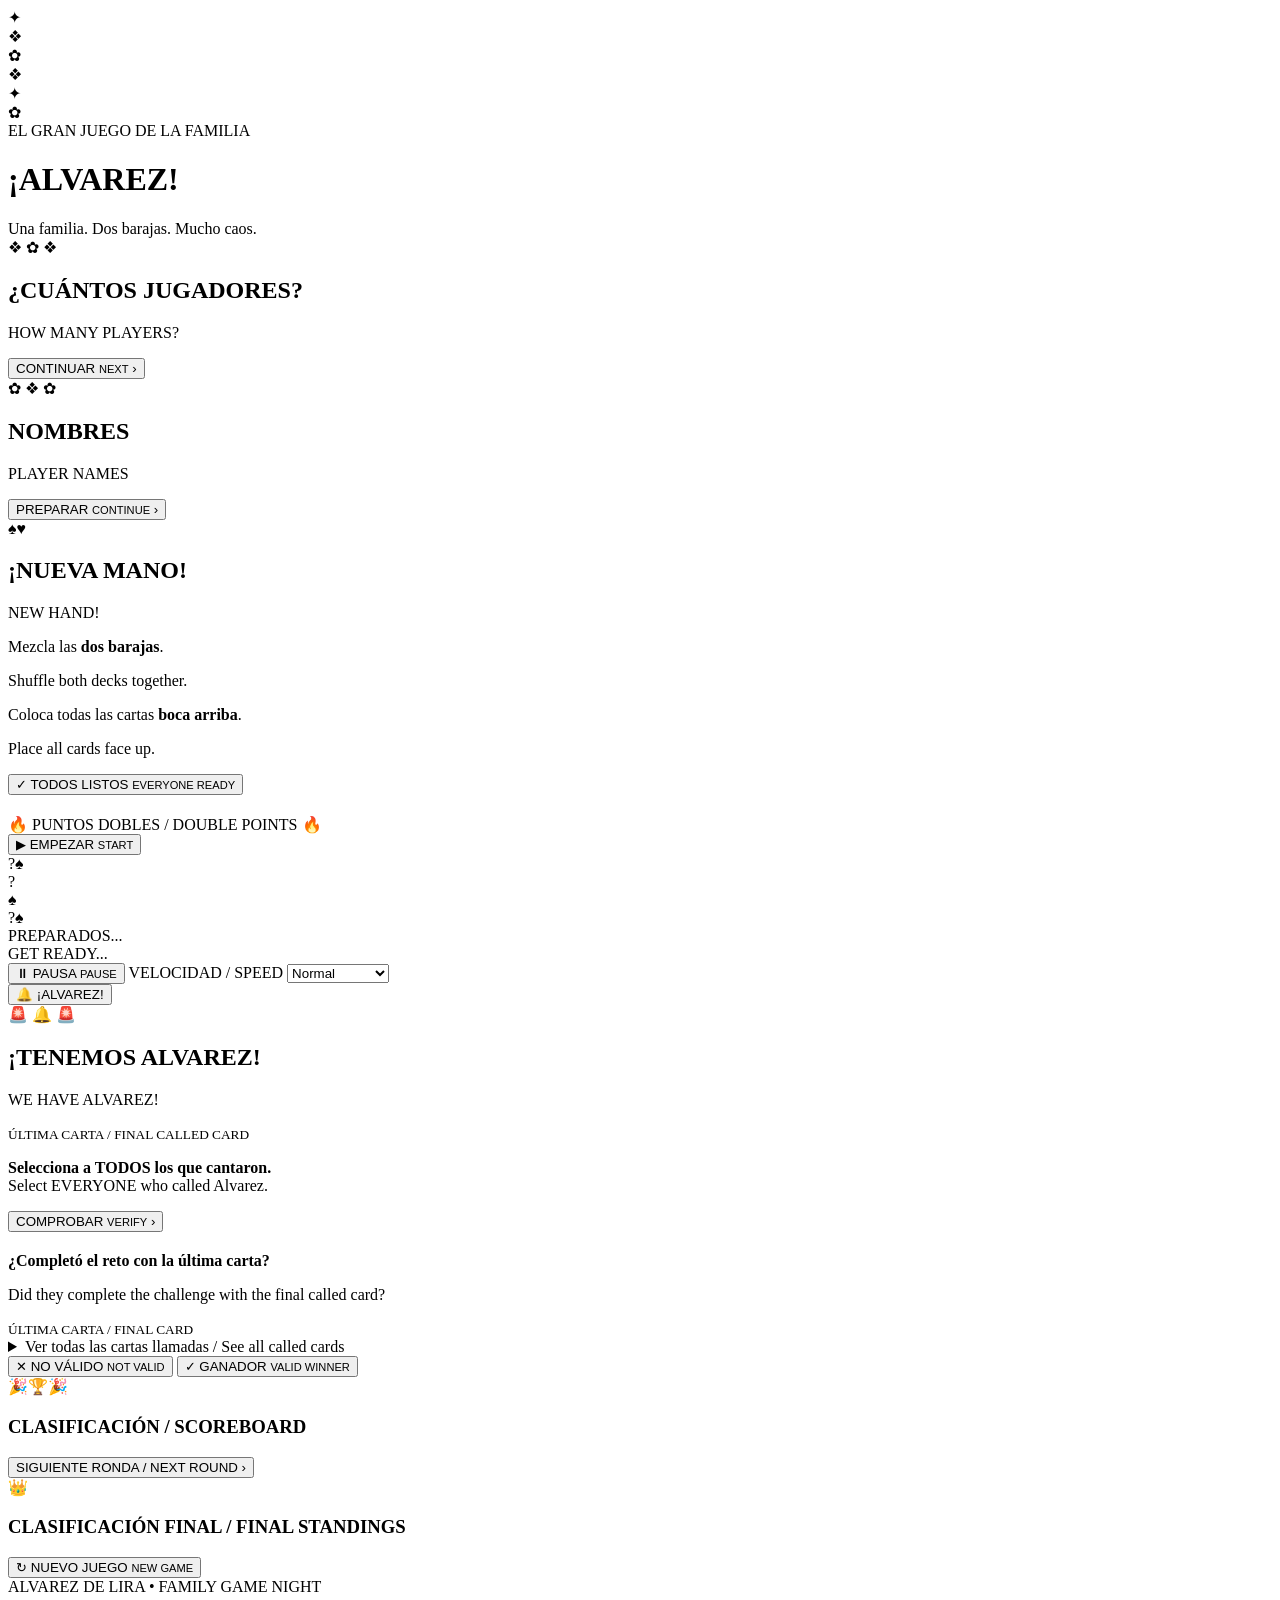
==== index.html @ 384938e2 "Import index.html from existing game" ====
<!doctype html>
<html lang="es">
<head>
  <meta charset="utf-8">
  <meta name="viewport" content="width=device-width,initial-scale=1,viewport-fit=cover">
  <meta name="theme-color" content="#102f2b">
  <title>¡ALVAREZ! El Gran Juego de la Familia</title>
  <link rel="stylesheet" href="styles.css">
</head>
<body>
  <div id="app" class="app round-theme-0">
    <div class="courtyard" aria-hidden="true">
      <div class="moon"></div>
      <div class="stars"></div>
      <div class="light-string lights-one"></div>
      <div class="light-string lights-two"></div>
      <div class="papel papel-a">✦</div><div class="papel papel-b">❖</div><div class="papel papel-c">✿</div>
      <div class="papel papel-d">❖</div><div class="papel papel-e">✦</div><div class="papel papel-f">✿</div>
    </div>

    <header class="brand">
      <div class="wood-sign">
        <span class="brand-small">EL GRAN JUEGO DE LA FAMILIA</span>
        <h1>¡ALVAREZ!</h1>
        <span class="brand-tagline">Una familia. Dos barajas. Mucho caos.</span>
      </div>
    </header>

    <main>
      <section id="s-setup" class="screen">
        <div class="panel papel-panel">
          <div class="ornament">❖ ✿ ❖</div>
          <h2>¿CUÁNTOS JUGADORES?</h2>
          <p class="english">HOW MANY PLAYERS?</p>
          <div id="counts" class="player-counts"></div>
          <div id="dealInfo" class="notice"></div>
          <button id="setupNext" class="btn btn-primary">CONTINUAR <small>NEXT</small> ›</button>
        </div>
      </section>

      <section id="s-names" class="screen hidden">
        <div class="panel papel-panel">
          <div class="ornament">✿ ❖ ✿</div>
          <h2>NOMBRES</h2><p class="english">PLAYER NAMES</p>
          <div id="nameFields" class="name-grid"></div>
          <p id="nameErr" class="error" role="alert"></p>
          <button id="namesNext" class="btn btn-primary">PREPARAR <small>CONTINUE</small> ›</button>
        </div>
      </section>

      <section id="s-deal" class="screen hidden">
        <div class="panel papel-panel center">
          <div id="dealRound" class="eyebrow"></div>
          <div class="deck-art" aria-hidden="true"><span>♠</span><span class="red">♥</span></div>
          <h2 id="dealTitle">¡NUEVA MANO!</h2>
          <p id="dealSubtitle" class="english">NEW HAND!</p>
          <div class="instruction-card">
            <p>Mezcla las <strong>dos barajas</strong>.</p>
            <p class="english">Shuffle both decks together.</p>
            <div id="dealBig" class="deal-big"></div>
            <p>Coloca todas las cartas <strong>boca arriba</strong>.</p>
            <p class="english">Place all cards face up.</p>
          </div>
          <button id="dealReady" class="btn btn-primary btn-big">✓ TODOS LISTOS <small>EVERYONE READY</small></button>
        </div>
      </section>

      <section id="s-round" class="screen hidden">
        <div class="panel round-panel center">
          <div id="roundNo" class="eyebrow"></div>
          <div id="roundIcon" class="round-icon"></div>
          <h2 id="roundEs"></h2>
          <p id="roundEn" class="round-en"></p>
          <div class="instruction-card">
            <p id="objectiveEs" class="objective"></p>
            <p id="objectiveEn" class="english"></p>
          </div>
          <div id="doublePoints" class="double-points hidden">🔥 PUNTOS DOBLES / DOUBLE POINTS 🔥</div>
          <div id="roundPoints" class="points"></div>
          <button id="roundStart" class="btn btn-primary btn-big">▶ EMPEZAR <small>START</small></button>
        </div>
      </section>

      <section id="s-game" class="screen hidden">
        <div id="scores" class="score-grid"></div>
        <div class="game-table">
          <div class="game-status"><span id="liveRound"></span><span id="callNum"></span></div>
          <div id="playingCard" class="playing-card">
            <div class="corner top"><span id="cornerRank1">?</span><span id="cornerSuit1">♠</span></div>
            <div id="rank" class="card-rank">?</div>
            <div id="suit" class="card-suit">♠</div>
            <div class="corner bottom"><span id="cornerRank2">?</span><span id="cornerSuit2">♠</span></div>
          </div>
          <div id="cardEs" class="card-name">PREPARADOS...</div>
          <div id="cardEn" class="english">GET READY...</div>
          <div id="specialHint" class="round-hint"></div>
          <div class="controls">
            <button id="pause" class="btn btn-secondary">⏸ PAUSA <small>PAUSE</small></button>
            <label class="speed">VELOCIDAD / SPEED
              <select id="speed">
                <option value="7500">Lenta / Slow</option>
                <option value="5500" selected>Normal</option>
                <option value="4000">Rápida / Fast</option>
              </select>
            </label>
          </div>
          <button id="alvarez" class="alvarez-buzzer"><span>🔔</span> ¡ALVAREZ!</button>
        </div>
      </section>

      <section id="s-claim" class="screen hidden">
        <div class="panel papel-panel center alert-panel">
          <div class="alarm">🚨 🔔 🚨</div><h2>¡TENEMOS ALVAREZ!</h2><p class="english">WE HAVE ALVAREZ!</p>
          <div class="last-card-box"><small>ÚLTIMA CARTA / FINAL CALLED CARD</small><div id="claimLastCard"></div></div>
          <p><strong>Selecciona a TODOS los que cantaron.</strong><br><span class="english">Select EVERYONE who called Alvarez.</span></p>
          <div id="claimers" class="claimer-grid"></div>
          <p id="claimErr" class="error"></p>
          <button id="verifyClaims" class="btn btn-primary">COMPROBAR <small>VERIFY</small> ›</button>
        </div>
      </section>

      <section id="s-verify" class="screen hidden">
        <div class="panel papel-panel center">
          <div id="verifyProgress" class="eyebrow"></div><h2 id="verifyName"></h2>
          <p><strong>¿Completó el reto con la última carta?</strong></p><p class="english">Did they complete the challenge with the final called card?</p>
          <div class="last-card-box"><small>ÚLTIMA CARTA / FINAL CARD</small><div id="verifyLastCard"></div></div>
          <details><summary>Ver todas las cartas llamadas / See all called cards</summary><div id="called" class="called-list"></div></details>
          <div class="verify-buttons">
            <button id="invalid" class="btn btn-secondary">✕ NO VÁLIDO <small>NOT VALID</small></button>
            <button id="valid" class="btn btn-primary">✓ GANADOR <small>VALID WINNER</small></button>
          </div>
        </div>
      </section>

      <section id="s-result" class="screen hidden">
        <div id="celebrationPanel" class="panel papel-panel center celebration-panel">
          <div class="trophy">🎉🏆🎉</div><h2 id="celebration"></h2><p id="celebrationEn" class="round-en"></p>
          <div id="winnerNames" class="winner-names"></div><div id="resultPts" class="points"></div>
          <h3>CLASIFICACIÓN <span class="english-inline">/ SCOREBOARD</span></h3>
          <div id="resultBoard" class="standings"></div>
          <button id="nextRound" class="btn btn-primary btn-big">SIGUIENTE RONDA / NEXT ROUND ›</button>
        </div>
      </section>

      <section id="s-champion" class="screen hidden">
        <div class="panel champion-panel center">
          <div class="champ-crown">👑</div><div id="champTitleEs" class="champ-title"></div><div id="champTitleEn" class="english"></div>
          <h2 id="champName" class="champ-name"></h2><div id="champScore" class="points"></div><p id="champMessage"></p>
          <h3>CLASIFICACIÓN FINAL <span class="english-inline">/ FINAL STANDINGS</span></h3>
          <div id="finalBoard" class="standings"></div>
          <button id="newGame" class="btn btn-primary">↻ NUEVO JUEGO <small>NEW GAME</small></button>
        </div>
      </section>
    </main>
    <div id="confetti" class="confetti" aria-hidden="true"></div>
    <footer>ALVAREZ DE LIRA • FAMILY GAME NIGHT</footer>
  </div>
  <script src="game.js"></script>
</body>
</html>
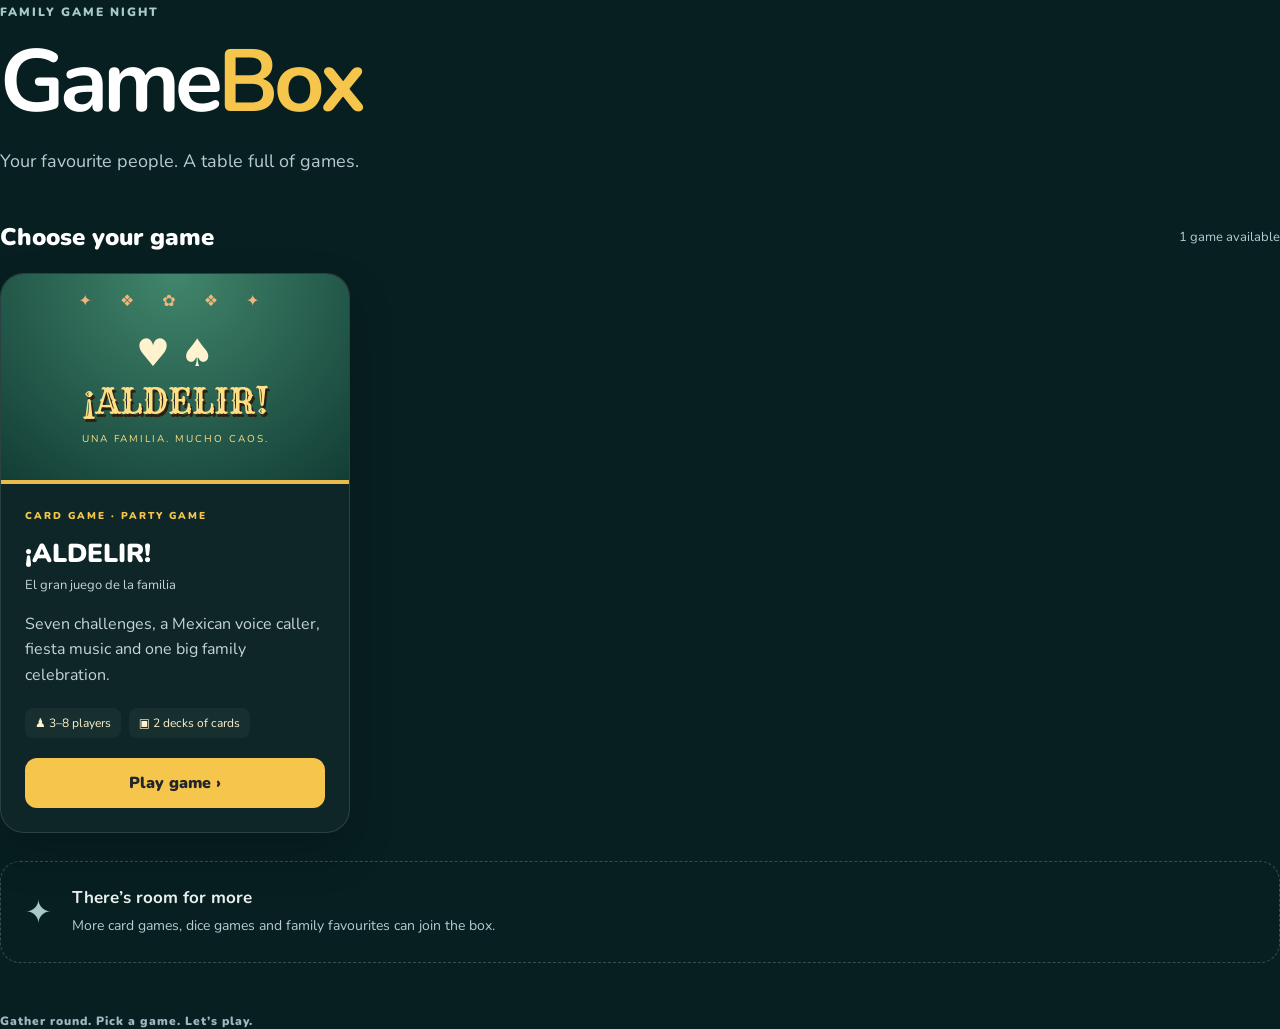
==== commit d0a07c15: "Update GameBox with complete ALDELIR game, voice, music and full screen" ====
--- a/index.html
+++ b/index.html
@@ -1,160 +1,8 @@
-<!doctype html>
-<html lang="es">
-<head>
-  <meta charset="utf-8">
-  <meta name="viewport" content="width=device-width,initial-scale=1,viewport-fit=cover">
-  <meta name="theme-color" content="#102f2b">
-  <title>¡ALVAREZ! El Gran Juego de la Familia</title>
-  <link rel="stylesheet" href="styles.css">
-</head>
-<body>
-  <div id="app" class="app round-theme-0">
-    <div class="courtyard" aria-hidden="true">
-      <div class="moon"></div>
-      <div class="stars"></div>
-      <div class="light-string lights-one"></div>
-      <div class="light-string lights-two"></div>
-      <div class="papel papel-a">✦</div><div class="papel papel-b">❖</div><div class="papel papel-c">✿</div>
-      <div class="papel papel-d">❖</div><div class="papel papel-e">✦</div><div class="papel papel-f">✿</div>
-    </div>
-
-    <header class="brand">
-      <div class="wood-sign">
-        <span class="brand-small">EL GRAN JUEGO DE LA FAMILIA</span>
-        <h1>¡ALVAREZ!</h1>
-        <span class="brand-tagline">Una familia. Dos barajas. Mucho caos.</span>
-      </div>
-    </header>
-
-    <main>
-      <section id="s-setup" class="screen">
-        <div class="panel papel-panel">
-          <div class="ornament">❖ ✿ ❖</div>
-          <h2>¿CUÁNTOS JUGADORES?</h2>
-          <p class="english">HOW MANY PLAYERS?</p>
-          <div id="counts" class="player-counts"></div>
-          <div id="dealInfo" class="notice"></div>
-          <button id="setupNext" class="btn btn-primary">CONTINUAR <small>NEXT</small> ›</button>
-        </div>
-      </section>
-
-      <section id="s-names" class="screen hidden">
-        <div class="panel papel-panel">
-          <div class="ornament">✿ ❖ ✿</div>
-          <h2>NOMBRES</h2><p class="english">PLAYER NAMES</p>
-          <div id="nameFields" class="name-grid"></div>
-          <p id="nameErr" class="error" role="alert"></p>
-          <button id="namesNext" class="btn btn-primary">PREPARAR <small>CONTINUE</small> ›</button>
-        </div>
-      </section>
-
-      <section id="s-deal" class="screen hidden">
-        <div class="panel papel-panel center">
-          <div id="dealRound" class="eyebrow"></div>
-          <div class="deck-art" aria-hidden="true"><span>♠</span><span class="red">♥</span></div>
-          <h2 id="dealTitle">¡NUEVA MANO!</h2>
-          <p id="dealSubtitle" class="english">NEW HAND!</p>
-          <div class="instruction-card">
-            <p>Mezcla las <strong>dos barajas</strong>.</p>
-            <p class="english">Shuffle both decks together.</p>
-            <div id="dealBig" class="deal-big"></div>
-            <p>Coloca todas las cartas <strong>boca arriba</strong>.</p>
-            <p class="english">Place all cards face up.</p>
-          </div>
-          <button id="dealReady" class="btn btn-primary btn-big">✓ TODOS LISTOS <small>EVERYONE READY</small></button>
-        </div>
-      </section>
-
-      <section id="s-round" class="screen hidden">
-        <div class="panel round-panel center">
-          <div id="roundNo" class="eyebrow"></div>
-          <div id="roundIcon" class="round-icon"></div>
-          <h2 id="roundEs"></h2>
-          <p id="roundEn" class="round-en"></p>
-          <div class="instruction-card">
-            <p id="objectiveEs" class="objective"></p>
-            <p id="objectiveEn" class="english"></p>
-          </div>
-          <div id="doublePoints" class="double-points hidden">🔥 PUNTOS DOBLES / DOUBLE POINTS 🔥</div>
-          <div id="roundPoints" class="points"></div>
-          <button id="roundStart" class="btn btn-primary btn-big">▶ EMPEZAR <small>START</small></button>
-        </div>
-      </section>
-
-      <section id="s-game" class="screen hidden">
-        <div id="scores" class="score-grid"></div>
-        <div class="game-table">
-          <div class="game-status"><span id="liveRound"></span><span id="callNum"></span></div>
-          <div id="playingCard" class="playing-card">
-            <div class="corner top"><span id="cornerRank1">?</span><span id="cornerSuit1">♠</span></div>
-            <div id="rank" class="card-rank">?</div>
-            <div id="suit" class="card-suit">♠</div>
-            <div class="corner bottom"><span id="cornerRank2">?</span><span id="cornerSuit2">♠</span></div>
-          </div>
-          <div id="cardEs" class="card-name">PREPARADOS...</div>
-          <div id="cardEn" class="english">GET READY...</div>
-          <div id="specialHint" class="round-hint"></div>
-          <div class="controls">
-            <button id="pause" class="btn btn-secondary">⏸ PAUSA <small>PAUSE</small></button>
-            <label class="speed">VELOCIDAD / SPEED
-              <select id="speed">
-                <option value="7500">Lenta / Slow</option>
-                <option value="5500" selected>Normal</option>
-                <option value="4000">Rápida / Fast</option>
-              </select>
-            </label>
-          </div>
-          <button id="alvarez" class="alvarez-buzzer"><span>🔔</span> ¡ALVAREZ!</button>
-        </div>
-      </section>
-
-      <section id="s-claim" class="screen hidden">
-        <div class="panel papel-panel center alert-panel">
-          <div class="alarm">🚨 🔔 🚨</div><h2>¡TENEMOS ALVAREZ!</h2><p class="english">WE HAVE ALVAREZ!</p>
-          <div class="last-card-box"><small>ÚLTIMA CARTA / FINAL CALLED CARD</small><div id="claimLastCard"></div></div>
-          <p><strong>Selecciona a TODOS los que cantaron.</strong><br><span class="english">Select EVERYONE who called Alvarez.</span></p>
-          <div id="claimers" class="claimer-grid"></div>
-          <p id="claimErr" class="error"></p>
-          <button id="verifyClaims" class="btn btn-primary">COMPROBAR <small>VERIFY</small> ›</button>
-        </div>
-      </section>
-
-      <section id="s-verify" class="screen hidden">
-        <div class="panel papel-panel center">
-          <div id="verifyProgress" class="eyebrow"></div><h2 id="verifyName"></h2>
-          <p><strong>¿Completó el reto con la última carta?</strong></p><p class="english">Did they complete the challenge with the final called card?</p>
-          <div class="last-card-box"><small>ÚLTIMA CARTA / FINAL CARD</small><div id="verifyLastCard"></div></div>
-          <details><summary>Ver todas las cartas llamadas / See all called cards</summary><div id="called" class="called-list"></div></details>
-          <div class="verify-buttons">
-            <button id="invalid" class="btn btn-secondary">✕ NO VÁLIDO <small>NOT VALID</small></button>
-            <button id="valid" class="btn btn-primary">✓ GANADOR <small>VALID WINNER</small></button>
-          </div>
-        </div>
-      </section>
-
-      <section id="s-result" class="screen hidden">
-        <div id="celebrationPanel" class="panel papel-panel center celebration-panel">
-          <div class="trophy">🎉🏆🎉</div><h2 id="celebration"></h2><p id="celebrationEn" class="round-en"></p>
-          <div id="winnerNames" class="winner-names"></div><div id="resultPts" class="points"></div>
-          <h3>CLASIFICACIÓN <span class="english-inline">/ SCOREBOARD</span></h3>
-          <div id="resultBoard" class="standings"></div>
-          <button id="nextRound" class="btn btn-primary btn-big">SIGUIENTE RONDA / NEXT ROUND ›</button>
-        </div>
-      </section>
-
-      <section id="s-champion" class="screen hidden">
-        <div class="panel champion-panel center">
-          <div class="champ-crown">👑</div><div id="champTitleEs" class="champ-title"></div><div id="champTitleEn" class="english"></div>
-          <h2 id="champName" class="champ-name"></h2><div id="champScore" class="points"></div><p id="champMessage"></p>
-          <h3>CLASIFICACIÓN FINAL <span class="english-inline">/ FINAL STANDINGS</span></h3>
-          <div id="finalBoard" class="standings"></div>
-          <button id="newGame" class="btn btn-primary">↻ NUEVO JUEGO <small>NEW GAME</small></button>
-        </div>
-      </section>
-    </main>
-    <div id="confetti" class="confetti" aria-hidden="true"></div>
-    <footer>ALVAREZ DE LIRA • FAMILY GAME NIGHT</footer>
-  </div>
-  <script src="game.js"></script>
-</body>
-</html>+<!doctype html><html lang="en"><head><meta charset="utf-8"><meta name="viewport" content="width=device-width,initial-scale=1,viewport-fit=cover"><meta name="theme-color" content="#102f2b"><title>GameBox | Family Game Night</title><link rel="stylesheet" href="styles.css"><style>#game-view{position:fixed;inset:0;z-index:100;background:#102f2b;display:flex;flex-direction:column}#game-view.hidden{display:none}#game-view nav{padding:8px 16px;background:#102f2b}#game-view button{border:1px solid #edc575;background:#163d36;color:#fff;padding:9px 16px;border-radius:10px;font:inherit}#game-frame{border:0;width:100%;flex:1;min-height:0}</style></head><body>  <section id="gamebox-home" class="gamebox-home" aria-labelledby="gamebox-title">
+    <header class="gamebox-heading"><span class="gamebox-kicker">FAMILY GAME NIGHT</span><h1 id="gamebox-title">Game<span>Box</span></h1><p>Your favourite people. A table full of games.</p></header>
+    <main class="gamebox-library"><div class="gamebox-section-title"><h2>Choose your game</h2><span>1 game available</span></div>
+      <div id="gamebox-games" class="gamebox-grid"></div>
+      <aside class="gamebox-coming"><span aria-hidden="true">✦</span><div><h3>There’s room for more</h3><p>More card games, dice games and family favourites can join the box.</p></div></aside>
+    </main><footer>Gather round. Pick a game. Let’s play.</footer>
+  </section>
+<section id="game-view" class="hidden"><nav><button id="home-button" type="button">‹ GameBox · Back to games</button></nav><iframe id="game-frame" title="¡ALDELIR! Family Party Game" allow="fullscreen; autoplay" allowfullscreen></iframe></section><script src="gamebox.js"></script></body></html>
--- a/styles.css
+++ b/styles.css
@@ -0,0 +1,13 @@
+@import url('https://fonts.googleapis.com/css2?family=Rye&family=Nunito:wght@500;700;900&display=swap');
+:root{--night:#0b2929;--night2:#15413a;--cream:#fff2cf;--paper:#f6dfad;--ink:#382214;--gold:#f6c64c;--red:#b92727;--green:#22775a;--blue:#1d6487;--wood:#6d351b;--wood2:#a45c2d;--shadow:rgba(0,0,0,.34);--theme:#d78c2d}
+*{box-sizing:border-box}html,body{margin:0;min-height:100%;background:#071f20;color:var(--cream);font-family:Nunito,system-ui,sans-serif}button,input,select{font:inherit}button{cursor:pointer}.hidden{display:none!important}.app{min-height:100vh;position:relative;overflow:hidden;background:radial-gradient(circle at 50% 15%,#1d5750 0,#103b38 32%,#092827 70%);padding:24px 18px 38px}.courtyard{position:fixed;inset:0;pointer-events:none;overflow:hidden;background:linear-gradient(180deg,transparent 0 66%,rgba(0,0,0,.18) 66%),linear-gradient(90deg,rgba(126,62,27,.18),transparent 15% 85%,rgba(126,62,27,.18));z-index:0}.courtyard:after{content:"";position:absolute;left:-5%;right:-5%;bottom:-90px;height:36vh;border-radius:50% 50% 0 0;background:repeating-linear-gradient(90deg,#8f4d31 0 42px,#9d5736 42px 84px);opacity:.42;transform:perspective(300px) rotateX(58deg)}.moon{position:absolute;right:8%;top:7%;width:90px;height:90px;border-radius:50%;background:#ffe6a6;box-shadow:0 0 45px #ffd67699}.stars{position:absolute;inset:0;background-image:radial-gradient(#fff8cf 1px,transparent 1px);background-size:53px 53px;opacity:.35}.light-string{position:absolute;left:-4%;width:108%;height:90px;border-top:3px solid #39271c;border-radius:50%;filter:drop-shadow(0 0 5px #ffd05a)}.lights-one{top:45px;transform:rotate(-2deg)}.lights-two{top:130px;transform:rotate(2deg);opacity:.7}.light-string:after{content:"●  ●  ●  ●  ●  ●  ●  ●  ●  ●  ●  ●  ●  ●";position:absolute;top:-13px;left:2%;right:2%;color:#ffd45d;font-size:24px;letter-spacing:25px;white-space:nowrap}.papel{position:absolute;top:88px;width:70px;height:64px;clip-path:polygon(0 0,100% 0,100% 80%,75% 100%,50% 82%,25% 100%,0 80%);display:grid;place-items:center;font-size:27px;opacity:.92;animation:sway 4s ease-in-out infinite alternate;transform-origin:top}.papel-a{left:8%;background:#d93d35}.papel-b{left:23%;background:#e9b934;animation-delay:-1s}.papel-c{left:39%;background:#2a8a64;animation-delay:-2s}.papel-d{right:39%;background:#3478a4;animation-delay:-.5s}.papel-e{right:23%;background:#d45786;animation-delay:-1.5s}.papel-f{right:8%;background:#e18b2c;animation-delay:-2.5s}@keyframes sway{to{transform:rotate(3deg) translateY(2px)}}main,.brand,footer{position:relative;z-index:2}.brand{max-width:760px;margin:0 auto 22px;text-align:center;padding-top:112px}.wood-sign{position:relative;padding:16px 28px 18px;border:5px solid #3f2114;border-radius:16px;background:repeating-linear-gradient(4deg,var(--wood) 0 12px,var(--wood2) 13px 25px);box-shadow:0 12px 22px var(--shadow),inset 0 0 0 3px #c98545,inset 0 -8px 18px #3b1c1299;transform:rotate(-1deg)}.wood-sign:before,.wood-sign:after{content:"✦";position:absolute;top:42%;color:var(--gold);font-size:25px}.wood-sign:before{left:18px}.wood-sign:after{right:18px}.brand h1{font-family:Rye,Georgia,serif;color:#ffe08b;text-shadow:2px 3px #6c1715,0 0 12px #ffcf59;margin:0;font-size:clamp(2.7rem,8vw,5.3rem);letter-spacing:.04em}.brand-small,.brand-tagline{display:block;font-weight:900;letter-spacing:.15em;font-size:.7rem}.brand-tagline{letter-spacing:.05em;color:#ffecc1}.screen{max-width:820px;margin:auto;animation:screenIn .35s ease both}@keyframes screenIn{from{opacity:0;transform:translateY(12px) scale(.985)}to{opacity:1;transform:none}}.panel,.game-table{border-radius:24px;box-shadow:0 18px 40px var(--shadow)}.papel-panel,.round-panel{position:relative;background:linear-gradient(#fff1cc,#efd79d);color:var(--ink);border:5px solid #8e512b;padding:clamp(20px,5vw,38px);outline:2px solid #e4a64e;outline-offset:-10px}.papel-panel:before,.round-panel:before{content:"";position:absolute;inset:8px;border:2px dashed #9b613f55;border-radius:15px;pointer-events:none}.center{text-align:center}.ornament{color:var(--red);font-size:1.35rem;letter-spacing:.6em}.panel h2{font-family:Rye,Georgia,serif;color:#8f231e;font-size:clamp(2rem,7vw,3.4rem);margin:.2em 0}.english{opacity:.72;font-size:.9rem;margin:.2rem 0}.english-inline{font-size:.75em;opacity:.65}.eyebrow{font-weight:900;letter-spacing:.08em;color:#70452f}.notice,.instruction-card,.round-hint,.last-card-box{border:2px solid #a96d42;background:#fff8e6aa;border-radius:15px;padding:14px;margin:16px auto}.player-counts{display:grid;grid-template-columns:repeat(3,1fr);gap:10px;margin:20px 0}.count-btn,.claimer{min-height:62px;border:3px solid #93512d;border-radius:14px;background:#f9e4ad;color:var(--ink);font-weight:900;font-size:1.35rem;box-shadow:0 4px #67331d}.count-btn.selected,.claimer.selected{background:var(--gold);transform:translateY(2px);box-shadow:0 2px #67331d}.btn{border:0;border-radius:14px;min-height:58px;padding:12px 20px;font-weight:900;box-shadow:0 5px 0 #56251c,0 9px 16px #0003;transition:.12s transform,.12s box-shadow}.btn:active{transform:translateY(4px);box-shadow:0 1px 0 #56251c}.btn small{display:block;font-size:.65em;opacity:.8}.btn-primary{background:linear-gradient(#d84a35,#a82020);color:#fff4d5;border:2px solid #f3b43c}.btn-secondary{background:#f5deb0;color:#4b2b1c;border:2px solid #8b5436}.btn-big{width:100%;font-size:1.15rem;margin-top:16px}.name-grid{display:grid;gap:10px;margin:18px 0}.name-row{display:flex;gap:10px;align-items:center}.name-row b{width:32px}.name-row input,.speed select{width:100%;min-height:48px;border-radius:12px;border:2px solid #9d6543;background:#fff8e8;color:#332015;padding:8px 12px}.error{color:#a20f0f;font-weight:900;min-height:1.3em}.deck-art{height:90px;position:relative;margin:10px auto;width:110px}.deck-art span{position:absolute;inset:5px 20px;background:white;border:3px solid #3c2920;border-radius:9px;display:grid;place-items:center;color:#171717;font-size:2.5rem;transform:rotate(-8deg);box-shadow:4px 5px #0003}.deck-art span+span{transform:rotate(9deg) translate(14px,-2px)}.red{color:#bb2020!important}.deal-big{font-size:clamp(1.6rem,6vw,2.7rem);font-weight:900;color:#9e2720;margin:18px 0}.round-icon{font-size:4rem;filter:drop-shadow(0 5px 5px #0003);animation:pop 1.5s ease-in-out infinite alternate}@keyframes pop{to{transform:scale(1.08) rotate(2deg)}}.round-en{font-weight:900;font-size:1.25rem}.objective{font-size:1.2rem;font-weight:900}.points{font-weight:900;font-size:1.35rem;color:#8c241f}.double-points{display:inline-block;background:#8e201b;color:#ffe894;padding:10px 18px;border-radius:999px;font-weight:900;animation:pulse 1s infinite alternate}@keyframes pulse{to{transform:scale(1.04);box-shadow:0 0 18px #ffc64a}}.score-grid{display:grid;grid-template-columns:repeat(2,1fr);gap:8px;margin-bottom:12px}.score-card{background:#f3dca8;color:#3a2417;border:3px solid #85502f;border-radius:13px;text-align:center;padding:8px;box-shadow:0 5px #0003}.score-card.leader{border-color:#ffd151;box-shadow:0 0 0 2px #8f2b22,0 5px #0003}.score-rank{font-size:.72rem;font-weight:900}.game-table{background:linear-gradient(135deg,#22604a,#164937);border:8px solid #6f381f;box-shadow:0 18px 40px #0008,inset 0 0 0 3px #a76a38;padding:18px;text-align:center}.game-status{display:flex;justify-content:space-between;gap:12px;font-weight:900;color:#ffe6a2}.playing-card{position:relative;width:min(55vw,260px);aspect-ratio:5/7;margin:18px auto 12px;background:#fffdf4;color:#161616;border:4px solid #e4d9c2;border-radius:18px;box-shadow:0 16px 25px #0006,inset 0 0 25px #c8bda344;display:grid;place-items:center;transform-style:preserve-3d}.playing-card.deal{animation:dealCard .55s cubic-bezier(.2,.9,.3,1.25)}@keyframes dealCard{0%{transform:translateY(-60px) rotateY(90deg) rotate(7deg);opacity:.2}70%{transform:translateY(4px) rotateY(0) rotate(-2deg)}100%{transform:none;opacity:1}}.card-rank{font-family:Georgia,serif;font-weight:900;font-size:clamp(5rem,19vw,8rem);line-height:.8}.card-suit{font-size:clamp(4rem,16vw,7rem);line-height:.8}.playing-card.red-card{color:#c3212a}.corner{position:absolute;display:flex;flex-direction:column;font-family:Georgia,serif;font-weight:900;font-size:1.5rem;line-height:1}.corner.top{left:13px;top:12px}.corner.bottom{right:13px;bottom:12px;transform:rotate(180deg)}.card-name{font-weight:900;font-size:1.25rem;color:#fff0b6}.round-hint{max-width:600px;background:#0e3329aa;border-color:#d9b66a;color:#fff0c5}.controls{display:grid;grid-template-columns:1fr 1fr;gap:10px;align-items:end}.speed{text-align:left;font-size:.75rem;font-weight:900;color:#ffe8ae}.alvarez-buzzer{width:100%;margin-top:18px;min-height:88px;border-radius:50px;border:5px solid #ffcf55;background:radial-gradient(circle at 50% 25%,#ef5b43,#aa171b 70%);color:#fff4cb;font-family:Rye,Georgia,serif;font-size:clamp(1.7rem,7vw,2.8rem);text-shadow:2px 2px #6e1215;box-shadow:0 8px 0 #651518,0 12px 25px #0007,0 0 20px #ffbe3e88;transition:.12s}.alvarez-buzzer:active{transform:translateY(6px);box-shadow:0 2px 0 #651518,0 6px 12px #0007}.alarm,.trophy{font-size:3.2rem}.last-card-box{max-width:360px}.last-card-box div{font-family:Georgia,serif;font-size:3rem;font-weight:900}.claimer-grid{display:grid;grid-template-columns:repeat(2,1fr);gap:9px;margin:15px 0}.called-list{display:flex;flex-wrap:wrap;gap:7px;max-height:210px;overflow:auto;margin-top:12px}.called-chip{background:#fffdf4;border:2px solid #745039;border-radius:8px;padding:8px 11px;font-weight:900}.called-chip.last{outline:3px solid #d6a326}.verify-buttons{display:grid;grid-template-columns:1fr 1fr;gap:10px;margin-top:18px}.winner-names{font-family:Rye,Georgia,serif;font-size:clamp(1.8rem,7vw,3rem);color:#9c251f;margin:15px 0}.standings{display:grid;gap:7px;max-width:520px;margin:12px auto 20px}.standing{display:flex;justify-content:space-between;gap:12px;background:#fff4d3;border:2px solid #9c633d;border-radius:10px;padding:9px 13px;color:#3c2517;font-weight:900}.standing.leader{border-color:#c99619;background:#ffe9a1}.celebration-panel.celebrate{animation:winnerGlow .65s ease 3}@keyframes winnerGlow{50%{box-shadow:0 0 45px #ffd25d,0 18px 40px #0005;transform:scale(1.012)}}.champion-panel{position:relative;padding:34px 24px;background:radial-gradient(circle,#fff0a8,#e4a839 55%,#9b5a1e);color:#48240f;border:7px double #fff1a0;box-shadow:0 0 55px #ffd34b99,0 18px 40px #0008}.champion-panel:before{content:"✦  ❖  ✿  ❖  ✦";display:block;font-size:1.6rem;color:#a42120;letter-spacing:.3em}.champ-crown{font-size:5rem;animation:crown 1.2s ease-in-out infinite alternate}@keyframes crown{to{transform:translateY(-6px) rotate(3deg)}}.champ-title{font-family:Rye,Georgia,serif;font-size:1.5rem;color:#8c211c}.champ-name{font-family:Rye,Georgia,serif!important;color:#8d211d!important;text-shadow:0 2px #ffe68a}.confetti{position:fixed;inset:0;pointer-events:none;z-index:20;overflow:hidden}.confetti-piece{position:absolute;top:-30px;width:12px;height:20px;background:var(--c);animation:fall var(--d) linear forwards;transform:rotate(var(--r))}@keyframes fall{to{transform:translate(var(--x),110vh) rotate(720deg);opacity:.9}}footer{text-align:center;margin-top:22px;font-size:.7rem;font-weight:900;letter-spacing:.15em;color:#e8c982aa}.round-theme-1{--theme:#d49b27}.round-theme-2{--theme:#c8333c}.round-theme-3{--theme:#df3e32}.round-theme-4{--theme:#9d672a}.round-theme-5{--theme:#333a46}.round-theme-6{--theme:#3d89a1}.round-theme-7{--theme:#f3bf36}.round-panel{border-color:var(--theme)}.round-panel .round-icon,.game-table .game-status{filter:drop-shadow(0 0 6px var(--theme))}.round-theme-7 .game-table{box-shadow:0 0 35px #f5c13c77,0 18px 40px #0008,inset 0 0 0 3px #d5a638}.round-theme-7 .brand h1{text-shadow:2px 3px #6c1715,0 0 25px #ffd33e}.round-theme-5 .game-table{background:linear-gradient(135deg,#24343a,#111d21)}\n@media(min-width:700px){.player-counts{grid-template-columns:repeat(6,1fr)}.name-grid{grid-template-columns:1fr 1fr}.score-grid{grid-template-columns:repeat(4,1fr)}.claimer-grid{grid-template-columns:repeat(4,1fr)}}\n@media(max-width:520px){.app{padding-left:10px;padding-right:10px}.brand{padding-top:108px}.wood-sign{padding-left:15px;padding-right:15px}.wood-sign:before,.wood-sign:after{display:none}.controls{grid-template-columns:1fr}.papel{width:48px;height:48px;font-size:18px}.playing-card{width:min(66vw,250px)}}\n@media(prefers-reduced-motion:reduce){*,*:before,*:after{animation-duration:.001ms!important;animation-iteration-count:1!important;scroll-behavior:auto!important}}\n
+/* GameBox shell */
+.gamebox-home{min-height:100vh;padding:48px max(22px,calc((100vw - 1080px)/2)) 28px;background:radial-gradient(ellipse at 85% 0,#294f5c,transparent 55%),radial-gradient(ellipse at 0 100%,#3b284d,transparent 55%),#10242d;color:#f6f4ec}
+.gamebox-heading{margin-bottom:48px}.gamebox-kicker{font-size:12px;font-weight:900;letter-spacing:2px;color:#a8c9c8}.gamebox-heading h1{font-family:Nunito,system-ui,sans-serif;font-size:clamp(54px,10vw,88px);letter-spacing:-5px;line-height:1.1;margin:12px 0;color:#fff}.gamebox-heading h1 span{color:#f6c64c}.gamebox-heading p{font-size:18px;color:#b7cbd1}
+.gamebox-section-title{display:flex;align-items:center;justify-content:space-between;gap:16px;margin-bottom:20px}.gamebox-section-title h2{font:900 24px Nunito,system-ui,sans-serif;margin:0;color:#fff}.gamebox-section-title>span{font-size:13px;color:#b7cbd1}
+.gamebox-grid{display:grid;grid-template-columns:repeat(auto-fit,minmax(min(100%,300px),350px));gap:24px}.gamebox-tile{overflow:hidden;border:1px solid #ffffff20;border-radius:24px;background:#ffffff08;box-shadow:0 20px 45px #0003;transition:transform .2s}.gamebox-tile:hover{transform:translateY(-4px)}
+.gamebox-art{height:210px;display:flex;flex-direction:column;align-items:center;justify-content:center;background:radial-gradient(circle at 50% 0,#41866c,#123d35);border-bottom:4px solid #eaba4f;color:#ffdf85;position:relative}.gamebox-art:before{content:"✦ ❖ ✿ ❖ ✦";position:absolute;top:16px;letter-spacing:12px;color:#f0b67a}.gamebox-art>span{font-size:38px;margin-top:20px;color:#fff2cf}.gamebox-art strong{font:34px Rye,Georgia,serif;text-shadow:2px 3px #301d0b}.gamebox-art small{font-size:10px;letter-spacing:2px;margin-top:10px}
+.gamebox-tile-body{padding:24px}.gamebox-tile-body h3{font:900 26px Nunito,system-ui,sans-serif;color:#fff;margin:12px 0 0}.gamebox-tile-body p{color:#c5d5d8;line-height:1.6}.gamebox-tile-body .gamebox-kicker{font-size:10px;color:#f6c64c;margin:0}.gamebox-tile-body .gamebox-subtitle{margin:4px 0 16px;font-size:13px}.gamebox-meta{display:flex;flex-wrap:wrap;gap:8px;margin:20px 0}.gamebox-meta span{font-size:12px;padding:7px 10px;background:#ffffff0a;border-radius:8px}.gamebox-play{width:100%;border:0;border-radius:12px;padding:14px;background:#f6c64c;color:#22252a;font-weight:900;min-height:48px}.gamebox-play:hover{background:#ffdb7c}
+.gamebox-coming{display:flex;gap:20px;align-items:center;margin:28px 0 50px;padding:24px;border:1px dashed #ffffff35;border-radius:20px;color:#b7cbd1}.gamebox-coming>span{font-size:32px;color:#a8c9c8}.gamebox-coming h3{margin:0 0 6px;font-size:17px;color:#e8efec}.gamebox-coming p{margin:0;font-size:14px;line-height:1.6}.gamebox-home footer{position:static;color:#9eb7c0;text-align:left;font-size:12px;letter-spacing:1px}.gamebox-nav{position:relative;z-index:2;max-width:980px;margin:0 auto 10px}.gamebox-nav button{display:flex;align-items:center;gap:12px;border:1px solid #ffffff40;border-radius:12px;padding:12px 16px;background:#082e2acc;color:#fff2cf;font-weight:900}.gamebox-nav small{font-weight:500;opacity:.75}button:focus-visible{outline:3px solid #fff;outline-offset:4px}
+@media(max-width:560px){.gamebox-home{padding-top:32px}.gamebox-heading{margin-bottom:32px}.gamebox-section-title{align-items:flex-start;flex-direction:column;gap:6px}.gamebox-grid{grid-template-columns:1fr}.gamebox-coming{padding:18px}.gamebox-nav small{display:none}}
+@media(prefers-reduced-motion:reduce){.gamebox-tile{transition:none}.gamebox-tile:hover{transform:none}}
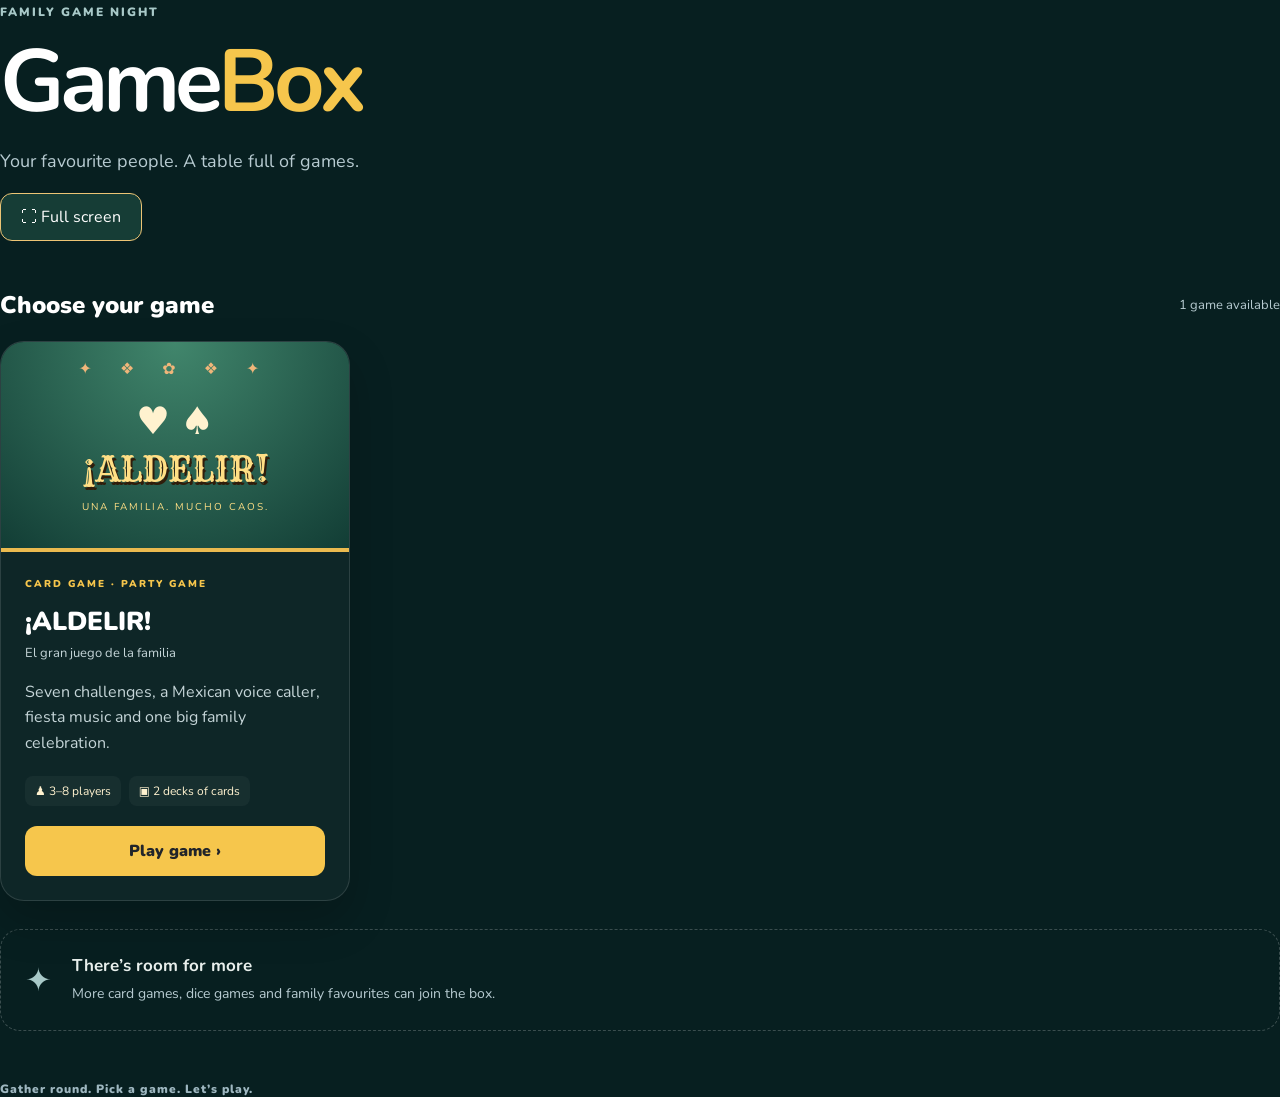
==== commit 4ea8547f: "Move full screen toggle to GameBox main menu" ====
--- a/index.html
+++ b/index.html
@@ -1,8 +1,8 @@
-<!doctype html><html lang="en"><head><meta charset="utf-8"><meta name="viewport" content="width=device-width,initial-scale=1,viewport-fit=cover"><meta name="theme-color" content="#102f2b"><title>GameBox | Family Game Night</title><link rel="stylesheet" href="styles.css"><style>#game-view{position:fixed;inset:0;z-index:100;background:#102f2b;display:flex;flex-direction:column}#game-view.hidden{display:none}#game-view nav{padding:8px 16px;background:#102f2b}#game-view button{border:1px solid #edc575;background:#163d36;color:#fff;padding:9px 16px;border-radius:10px;font:inherit}#game-frame{border:0;width:100%;flex:1;min-height:0}</style></head><body>  <section id="gamebox-home" class="gamebox-home" aria-labelledby="gamebox-title">
-    <header class="gamebox-heading"><span class="gamebox-kicker">FAMILY GAME NIGHT</span><h1 id="gamebox-title">Game<span>Box</span></h1><p>Your favourite people. A table full of games.</p></header>
+<!doctype html><html lang="en"><head><meta charset="utf-8"><meta name="viewport" content="width=device-width,initial-scale=1,viewport-fit=cover"><meta name="theme-color" content="#102f2b"><title>GameBox | Family Game Night</title><link rel="stylesheet" href="styles.css"><style>#game-view{position:fixed;inset:0;z-index:100;background:#102f2b;display:flex;flex-direction:column}#game-view.hidden{display:none}#game-view nav{padding:8px 16px;background:#102f2b}#game-view button{border:1px solid #edc575;background:#163d36;color:#fff;padding:9px 16px;border-radius:10px;font:inherit}#game-frame{border:0;width:100%;flex:1;min-height:0}.gamebox-controls{margin-top:20px}.gamebox-controls button{border:1px solid #edc575;background:#163d36;color:#fff;padding:12px 20px;border-radius:12px;font:inherit;cursor:pointer}.gamebox-controls button:focus-visible{outline:3px solid #edc575;outline-offset:4px}#fullscreenStatus{font-size:.9rem}</style></head><body>  <section id="gamebox-home" class="gamebox-home" aria-labelledby="gamebox-title">
+    <header class="gamebox-heading"><span class="gamebox-kicker">FAMILY GAME NIGHT</span><h1 id="gamebox-title">Game<span>Box</span></h1><p>Your favourite people. A table full of games.</p><div class="gamebox-controls"><button id="fullscreenToggle" type="button" aria-pressed="false" aria-label="Enter full screen">⛶ <span>Full screen</span></button><p id="fullscreenStatus" class="hidden" role="status"></p></div></header>
     <main class="gamebox-library"><div class="gamebox-section-title"><h2>Choose your game</h2><span>1 game available</span></div>
       <div id="gamebox-games" class="gamebox-grid"></div>
       <aside class="gamebox-coming"><span aria-hidden="true">✦</span><div><h3>There’s room for more</h3><p>More card games, dice games and family favourites can join the box.</p></div></aside>
     </main><footer>Gather round. Pick a game. Let’s play.</footer>
   </section>
-<section id="game-view" class="hidden"><nav><button id="home-button" type="button">‹ GameBox · Back to games</button></nav><iframe id="game-frame" title="¡ALDELIR! Family Party Game" allow="fullscreen; autoplay" allowfullscreen></iframe></section><script src="gamebox.js"></script></body></html>+<section id="game-view" class="hidden"><nav><button id="home-button" type="button">‹ GameBox · Back to games</button></nav><iframe id="game-frame" title="¡ALDELIR! Family Party Game" allow="fullscreen; autoplay" allowfullscreen></iframe></section><script src="fullscreen.js"></script><script src="gamebox.js"></script></body></html>
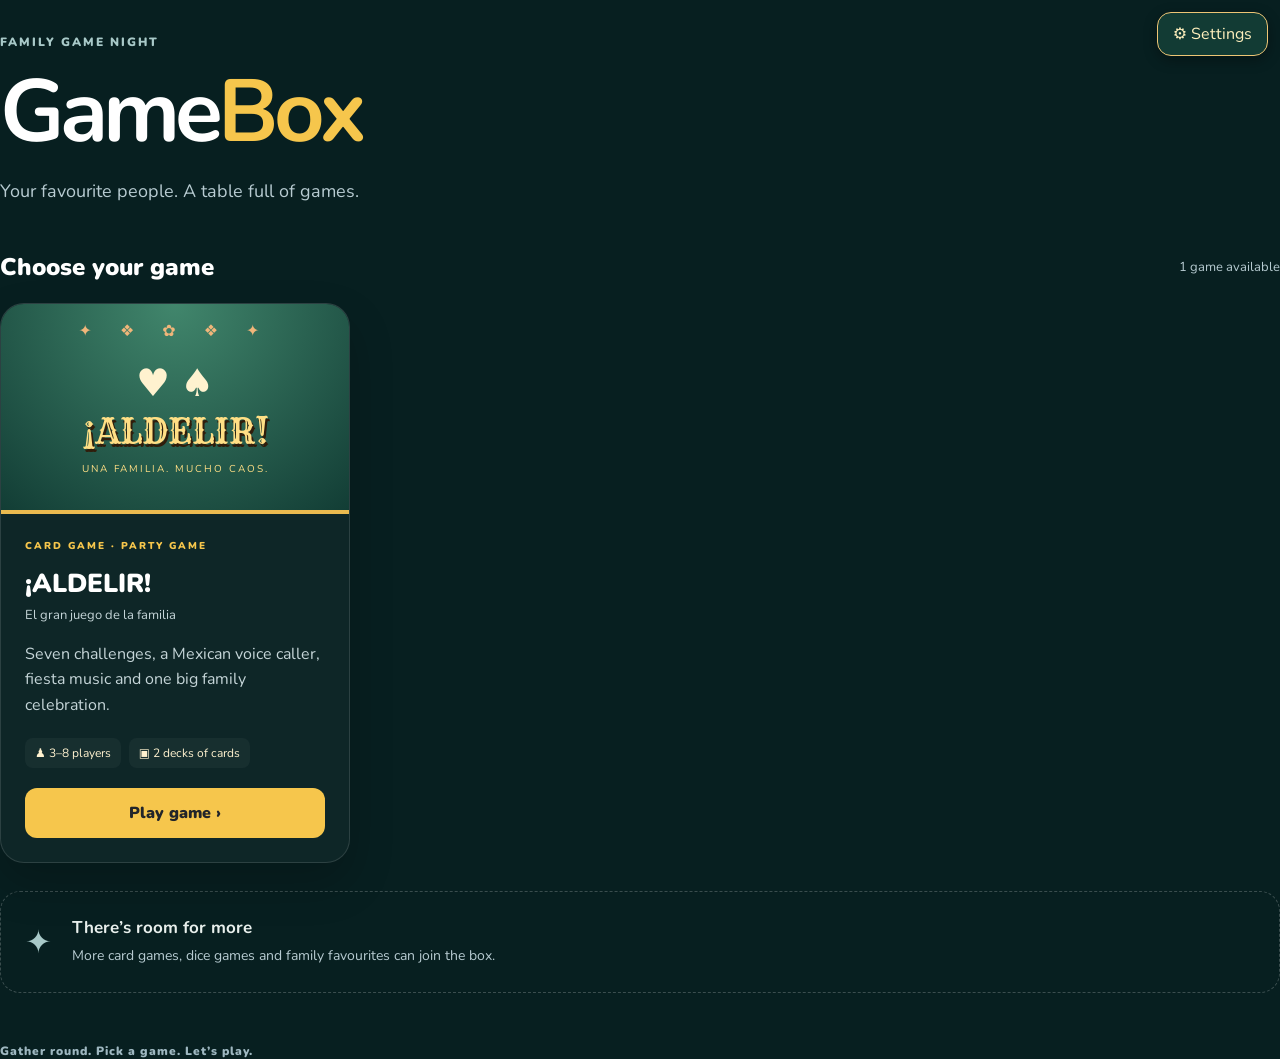
==== commit d1c36547: "Add shared settings drawer and Aldelir game reset" ====
--- a/index.html
+++ b/index.html
@@ -1,8 +1,18 @@
-<!doctype html><html lang="en"><head><meta charset="utf-8"><meta name="viewport" content="width=device-width,initial-scale=1,viewport-fit=cover"><meta name="theme-color" content="#102f2b"><title>GameBox | Family Game Night</title><link rel="stylesheet" href="styles.css"><style>#game-view{position:fixed;inset:0;z-index:100;background:#102f2b;display:flex;flex-direction:column}#game-view.hidden{display:none}#game-view nav{padding:8px 16px;background:#102f2b}#game-view button{border:1px solid #edc575;background:#163d36;color:#fff;padding:9px 16px;border-radius:10px;font:inherit}#game-frame{border:0;width:100%;flex:1;min-height:0}.gamebox-controls{margin-top:20px}.gamebox-controls button{border:1px solid #edc575;background:#163d36;color:#fff;padding:12px 20px;border-radius:12px;font:inherit;cursor:pointer}.gamebox-controls button:focus-visible{outline:3px solid #edc575;outline-offset:4px}#fullscreenStatus{font-size:.9rem}</style></head><body>  <section id="gamebox-home" class="gamebox-home" aria-labelledby="gamebox-title">
-    <header class="gamebox-heading"><span class="gamebox-kicker">FAMILY GAME NIGHT</span><h1 id="gamebox-title">Game<span>Box</span></h1><p>Your favourite people. A table full of games.</p><div class="gamebox-controls"><button id="fullscreenToggle" type="button" aria-pressed="false" aria-label="Enter full screen">⛶ <span>Full screen</span></button><p id="fullscreenStatus" class="hidden" role="status"></p></div></header>
+<!doctype html><html lang="en"><head><meta charset="utf-8"><meta name="viewport" content="width=device-width,initial-scale=1,viewport-fit=cover"><meta name="theme-color" content="#102f2b"><title>GameBox | Family Game Night</title><link rel="stylesheet" href="styles.css"><style>#game-view{position:fixed;inset:0;z-index:100;background:#102f2b;display:flex;flex-direction:column}#game-view.hidden{display:none}#game-view nav{padding:8px 16px;background:#102f2b}#game-view button{border:1px solid #edc575;background:#163d36;color:#fff;padding:9px 16px;border-radius:10px;font:inherit}#game-frame{border:0;width:100%;flex:1;min-height:0}.gamebox-controls{margin-top:20px}.gamebox-controls button{border:1px solid #edc575;background:#163d36;color:#fff;padding:12px 20px;border-radius:12px;font:inherit;cursor:pointer}.gamebox-controls button:focus-visible{outline:3px solid #edc575;outline-offset:4px}#fullscreenStatus{font-size:.9rem}</style><link rel="stylesheet" href="settings.css"></head><body>  <section id="gamebox-home" class="gamebox-home" aria-labelledby="gamebox-title">
+    <header class="gamebox-heading"><span class="gamebox-kicker">FAMILY GAME NIGHT</span><h1 id="gamebox-title">Game<span>Box</span></h1><p>Your favourite people. A table full of games.</p></header>
     <main class="gamebox-library"><div class="gamebox-section-title"><h2>Choose your game</h2><span>1 game available</span></div>
       <div id="gamebox-games" class="gamebox-grid"></div>
       <aside class="gamebox-coming"><span aria-hidden="true">✦</span><div><h3>There’s room for more</h3><p>More card games, dice games and family favourites can join the box.</p></div></aside>
     </main><footer>Gather round. Pick a game. Let’s play.</footer>
   </section>
-<section id="game-view" class="hidden"><nav><button id="home-button" type="button">‹ GameBox · Back to games</button></nav><iframe id="game-frame" title="¡ALDELIR! Family Party Game" allow="fullscreen; autoplay" allowfullscreen></iframe></section><script src="fullscreen.js"></script><script src="gamebox.js"></script></body></html>+<section id="game-view" class="hidden"><iframe id="game-frame" title="¡ALDELIR! Family Party Game" allow="fullscreen; autoplay" allowfullscreen></iframe></section><button id="settings-open" class="settings-launch" type="button" aria-controls="settings-drawer" aria-expanded="false" aria-label="Open settings">⚙ <span>Settings</span></button>
+<div id="settings-backdrop" hidden></div>
+<aside id="settings-drawer" role="dialog" aria-modal="true" aria-labelledby="settings-title" inert>
+<header><h2 id="settings-title">Settings</h2><button id="settings-close" type="button" aria-label="Close settings">✕</button></header>
+<p class="settings-caption">GameBox</p>
+<button id="fullscreenToggle" type="button" aria-pressed="false" aria-label="Enter full screen">⛶ <span>Full screen</span></button>
+<p id="fullscreenStatus" class="hidden" role="status"></p>
+<section id="game-settings" hidden><h3>Game settings</h3><div id="game-settings-controls"></div><p id="game-settings-status" role="status"></p></section>
+<button id="home-button" type="button" hidden>‹ Back to main menu</button>
+</aside>
+<script src="fullscreen.js"></script><script src="gamebox.js"></script><script src="settings.js"></script></body></html>
--- a/settings.css
+++ b/settings.css
@@ -0,0 +1,14 @@
+.settings-launch{position:fixed;top:max(12px,env(safe-area-inset-top));right:max(12px,env(safe-area-inset-right));z-index:110;min-height:44px;padding:10px 15px;border:1px solid #edc575;border-radius:14px;background:#123b34;color:#fff0bd;font:inherit;box-shadow:0 4px 14px #0005;cursor:pointer}
+#settings-backdrop{position:fixed;inset:0;background:#0009;z-index:120}
+#settings-drawer{position:fixed;inset:0 0 0 auto;width:min(360px,100%);z-index:130;background:#102f2b;color:#fff0bd;padding:24px max(22px,env(safe-area-inset-right)) 24px 22px;box-shadow:-12px 0 35px #0005;transform:translateX(105%);visibility:hidden;transition:transform .25s ease,visibility .25s;overflow:auto;overscroll-behavior:contain}
+#settings-drawer.open{transform:translateX(0);visibility:visible}
+#settings-drawer header{display:flex;align-items:center;justify-content:space-between;gap:16px;margin-bottom:16px}
+#settings-drawer h2{margin:0;font-size:1.6rem}#settings-drawer h3{margin:26px 0 14px;font-size:1.05rem}
+#settings-drawer button,#settings-drawer select{min-height:48px;padding:12px 14px;background:#19483e;border:1px solid #caa662;border-radius:12px;color:#fff0bd;font:inherit;cursor:pointer;width:100%;text-align:left}
+#settings-drawer button[aria-pressed=true]{background:#306649;border-color:#ffe08b}#settings-drawer button:disabled{opacity:.55}
+#settings-drawer #settings-close{width:48px;text-align:center}#game-settings-controls{display:grid;gap:12px}
+#settings-drawer label{display:grid;gap:8px}#home-button{margin-top:28px!important}.settings-caption{font-size:.8rem;letter-spacing:.1em;text-transform:uppercase;color:#dbbd84}
+#settings-drawer p[role=status]{font-size:.85rem;line-height:1.5}#settings-drawer p:empty{display:none}
+.settings-launch:focus-visible,#settings-drawer :focus-visible{outline:3px solid #ffe08b;outline-offset:3px}
+body.settings-open{overflow:hidden}.gamebox-heading{padding-top:30px}
+@media(prefers-reduced-motion:reduce){#settings-drawer{transition:none}}
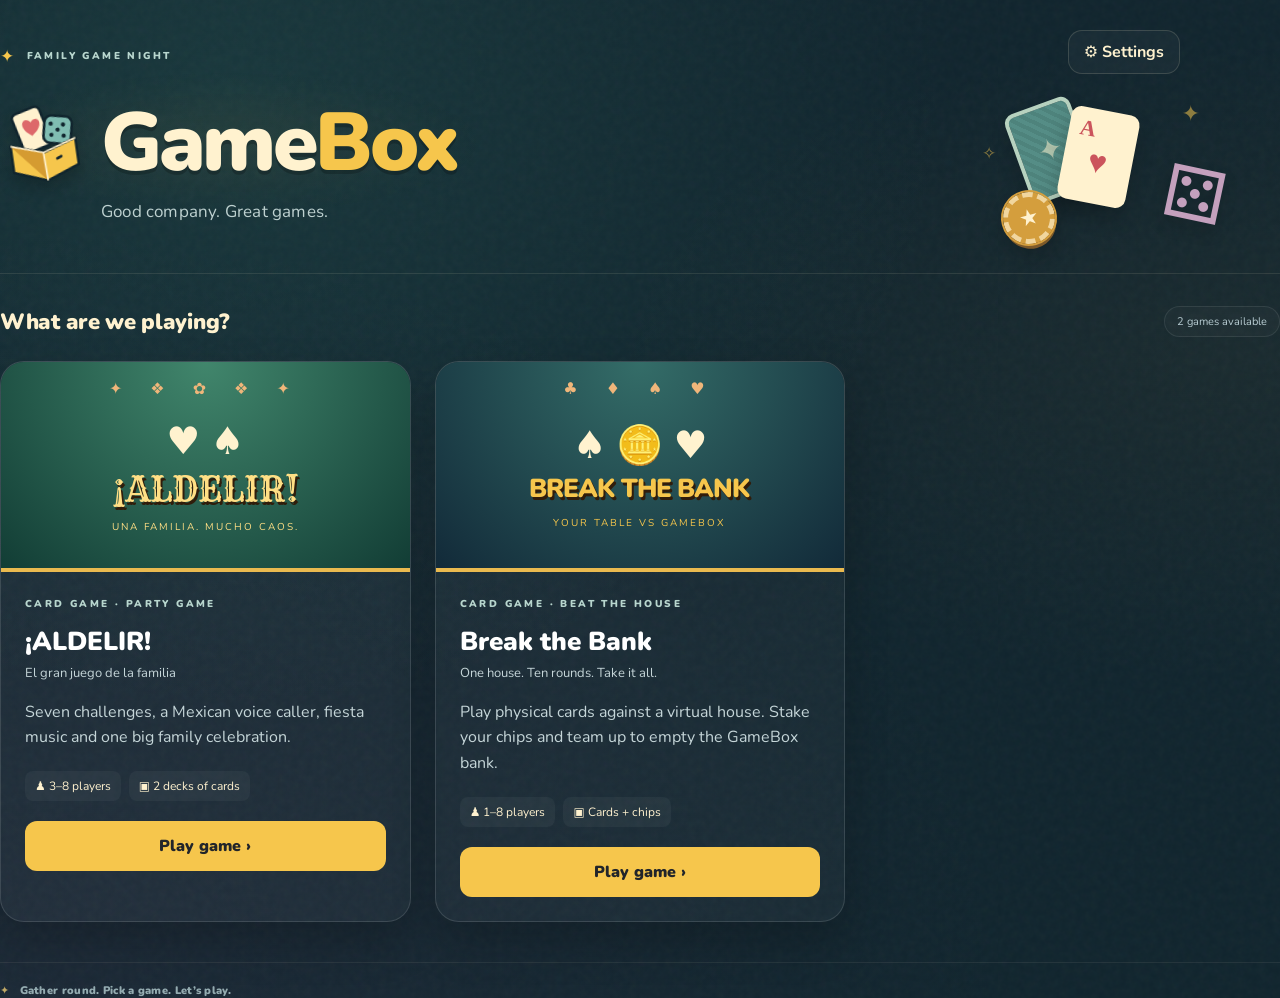
==== commit c41374f6: "Polish GameBox main menu with tabletop branding and cohesive lounge styling" ====
--- a/index.html
+++ b/index.html
@@ -1,9 +1,28 @@
-<!doctype html><html lang="en"><head><meta charset="utf-8"><meta name="viewport" content="width=device-width,initial-scale=1,viewport-fit=cover"><meta name="theme-color" content="#102f2b"><title>GameBox | Family Game Night</title><link rel="stylesheet" href="styles.css"><style>#game-view{position:fixed;inset:0;z-index:100;background:#102f2b;display:flex;flex-direction:column}#game-view.hidden{display:none}#game-view nav{padding:8px 16px;background:#102f2b}#game-view button{border:1px solid #edc575;background:#163d36;color:#fff;padding:9px 16px;border-radius:10px;font:inherit}#game-frame{border:0;width:100%;flex:1;min-height:0}.gamebox-controls{margin-top:20px}.gamebox-controls button{border:1px solid #edc575;background:#163d36;color:#fff;padding:12px 20px;border-radius:12px;font:inherit;cursor:pointer}.gamebox-controls button:focus-visible{outline:3px solid #edc575;outline-offset:4px}#fullscreenStatus{font-size:.9rem}</style><link rel="stylesheet" href="settings.css"></head><body>  <section id="gamebox-home" class="gamebox-home" aria-labelledby="gamebox-title">
-    <header class="gamebox-heading"><span class="gamebox-kicker">FAMILY GAME NIGHT</span><h1 id="gamebox-title">Game<span>Box</span></h1><p>Your favourite people. A table full of games.</p></header>
-    <main class="gamebox-library"><div class="gamebox-section-title"><h2>Choose your game</h2><span>1 game available</span></div>
+<!doctype html><html lang="en"><head><meta charset="utf-8"><meta name="viewport" content="width=device-width,initial-scale=1,viewport-fit=cover"><meta name="theme-color" content="#10242d"><title>GameBox | Family Game Night</title><link rel="stylesheet" href="styles.css"><style>#game-view{position:fixed;inset:0;z-index:100;background:#102f2b;display:flex;flex-direction:column}#game-view.hidden{display:none}#game-view nav{padding:8px 16px;background:#102f2b}#game-view button{border:1px solid #edc575;background:#163d36;color:#fff;padding:9px 16px;border-radius:10px;font:inherit}#game-frame{border:0;width:100%;flex:1;min-height:0}.gamebox-controls{margin-top:20px}.gamebox-controls button{border:1px solid #edc575;background:#163d36;color:#fff;padding:12px 20px;border-radius:12px;font:inherit;cursor:pointer}.gamebox-controls button:focus-visible{outline:3px solid #edc575;outline-offset:4px}#fullscreenStatus{font-size:.9rem}</style><link rel="stylesheet" href="settings.css"></head><body>  <section id="gamebox-home" class="gamebox-home gamebox-lounge" aria-labelledby="gamebox-title">
+    <header class="gamebox-heading">
+      <span class="gamebox-kicker"><span aria-hidden="true">✦</span> FAMILY GAME NIGHT</span>
+      <div class="gamebox-brand">
+        <svg class="gamebox-logo" viewBox="0 0 100 100" aria-hidden="true" focusable="false">
+          <rect x="22" y="9" width="34" height="48" rx="6" fill="#fff2cf" stroke="#10242d" stroke-width="3" transform="rotate(-14 39 33)"/>
+          <path d="M39 24c-8-9-18 4 0 16 18-12 8-25 0-16" fill="#dd686a"/>
+          <rect x="53" y="21" width="32" height="32" rx="8" fill="#80bdb2" stroke="#10242d" stroke-width="3" transform="rotate(12 69 37)"/>
+          <g fill="#10242d"><circle cx="62" cy="29" r="2.5"/><circle cx="76" cy="32" r="2.5"/><circle cx="69" cy="37" r="2.5"/><circle cx="61" cy="42" r="2.5"/><circle cx="75" cy="45" r="2.5"/></g>
+          <path d="M12 49 49 61 88 49 88 80 50 94 12 80Z" fill="#f6c64c" stroke="#10242d" stroke-width="3" stroke-linejoin="round"/>
+          <path d="M12 49 49 61 50 94" fill="#d59b31"/><path d="M12 49 49 61 88 49M49 61 50 94" fill="none" stroke="#fff2cf" stroke-width="2"/>
+          <path d="m64 70 5-2" stroke="#10242d" stroke-width="3" stroke-linecap="round"/>
+        </svg>
+        <h1 id="gamebox-title">Game<span>Box</span></h1>
+      </div>
+      <p>Good company. Great games.</p>
+      <div class="gamebox-tabletop" aria-hidden="true">
+        <span class="menu-card menu-card-back">✦</span><span class="menu-card menu-card-front">A<span>♥</span></span>
+        <span class="menu-die">⚄</span><span class="menu-chip">★</span><span class="menu-spark spark-one">✦</span><span class="menu-spark spark-two">✧</span>
+      </div>
+    </header>
+    <main class="gamebox-library"><div class="gamebox-section-title"><h2>What are we playing?</h2><span>2 games available</span></div>
       <div id="gamebox-games" class="gamebox-grid"></div>
-      <aside class="gamebox-coming"><span aria-hidden="true">✦</span><div><h3>There’s room for more</h3><p>More card games, dice games and family favourites can join the box.</p></div></aside>
-    </main><footer>Gather round. Pick a game. Let’s play.</footer>
+
+    </main><footer><span aria-hidden="true">✦</span> Gather round. Pick a game. Let’s play.</footer>
   </section>
 <section id="game-view" class="hidden"><iframe id="game-frame" title="¡ALDELIR! Family Party Game" allow="fullscreen; autoplay" allowfullscreen></iframe></section><button id="settings-open" class="settings-launch" type="button" aria-controls="settings-drawer" aria-expanded="false" aria-label="Open settings">⚙ <span>Settings</span></button>
 <div id="settings-backdrop" hidden></div>
--- a/styles.css
+++ b/styles.css
@@ -11,3 +11,42 @@
 .gamebox-coming{display:flex;gap:20px;align-items:center;margin:28px 0 50px;padding:24px;border:1px dashed #ffffff35;border-radius:20px;color:#b7cbd1}.gamebox-coming>span{font-size:32px;color:#a8c9c8}.gamebox-coming h3{margin:0 0 6px;font-size:17px;color:#e8efec}.gamebox-coming p{margin:0;font-size:14px;line-height:1.6}.gamebox-home footer{position:static;color:#9eb7c0;text-align:left;font-size:12px;letter-spacing:1px}.gamebox-nav{position:relative;z-index:2;max-width:980px;margin:0 auto 10px}.gamebox-nav button{display:flex;align-items:center;gap:12px;border:1px solid #ffffff40;border-radius:12px;padding:12px 16px;background:#082e2acc;color:#fff2cf;font-weight:900}.gamebox-nav small{font-weight:500;opacity:.75}button:focus-visible{outline:3px solid #fff;outline-offset:4px}
 @media(max-width:560px){.gamebox-home{padding-top:32px}.gamebox-heading{margin-bottom:32px}.gamebox-section-title{align-items:flex-start;flex-direction:column;gap:6px}.gamebox-grid{grid-template-columns:1fr}.gamebox-coming{padding:18px}.gamebox-nav small{display:none}}
 @media(prefers-reduced-motion:reduce){.gamebox-tile{transition:none}.gamebox-tile:hover{transform:none}}
+.bank-art{background:radial-gradient(ellipse at top,#346d68,#122a39);color:#f6c64c}.bank-art strong{font:900 26px Nunito,system-ui,sans-serif;letter-spacing:-1px}.bank-art:before{content:"♣ ♦ ♠ ♥"}
+
+/* GameBox lounge: a warm tabletop frame around the original game tiles. */
+.gamebox-lounge{position:relative;isolation:isolate;padding-top:34px;background:radial-gradient(ellipse at 18% 9%,#367b7038,transparent 48%),radial-gradient(ellipse at 96% 36%,#dba64b0c,transparent 36%),radial-gradient(ellipse at 4% 100%,#744b791c,transparent 55%),#10242d}
+.gamebox-lounge:before{content:"";position:absolute;inset:0;z-index:-1;pointer-events:none;opacity:.19;background-image:url("data:image/svg+xml,%3Csvg viewBox='0 0 160 160' xmlns='http://www.w3.org/2000/svg'%3E%3Cfilter id='n'%3E%3CfeTurbulence type='fractalNoise' baseFrequency='.85' numOctaves='3' stitchTiles='stitch'/%3E%3C/filter%3E%3Cpath fill='%23ffffff' opacity='.2' filter='url(%23n)' d='M0 0h160v160H0z'/%3E%3C/svg%3E")}
+.gamebox-lounge .gamebox-heading{position:relative;margin:0 0 32px;padding:0 0 32px;border-bottom:1px solid #fff2cf1a;min-height:240px}
+.gamebox-lounge .gamebox-kicker{color:#b8d6ce;letter-spacing:2.4px;font-size:10px}
+.gamebox-heading>.gamebox-kicker{display:inline-flex;align-items:center;gap:10px;min-height:44px}
+.gamebox-heading>.gamebox-kicker>span{color:#f6c64c;font-size:17px}
+.gamebox-brand{display:flex;align-items:center;gap:15px;margin-top:22px;position:relative;z-index:1;width:fit-content}
+.gamebox-brand:before{content:"";position:absolute;inset:-30px;z-index:-1;background:radial-gradient(ellipse,#f6c64c0e,transparent 70%);pointer-events:none}
+.gamebox-logo{width:86px;height:86px;flex:none;transform:rotate(-8deg);filter:drop-shadow(0 8px 8px #0003)}
+.gamebox-lounge .gamebox-heading h1{font-size:clamp(48px,7.5vw,82px);font-weight:900;letter-spacing:-3.5px;line-height:1.05;margin:0;color:#fff2cf;text-shadow:0 4px 0 #0003}
+.gamebox-lounge .gamebox-heading h1 span{color:#f6c64c}
+.gamebox-lounge .gamebox-heading p{margin:14px 0 0 101px;color:#bed1d0;font-size:17px;letter-spacing:.2px}
+.gamebox-tabletop{position:absolute;right:48px;top:65px;width:250px;height:145px;pointer-events:none}
+.menu-card{position:absolute;display:flex;width:69px;height:94px;border-radius:10px;box-shadow:0 12px 20px #0003}
+.menu-card-back{left:34px;top:4px;align-items:center;justify-content:center;font-size:30px;color:#fff2cf88;background:repeating-linear-gradient(45deg,#558d86 0 4px,#4e837c 4px 8px);border:4px solid #b7d2bf;transform:rotate(-20deg)}
+.menu-card-front{left:82px;top:11px;flex-direction:column;padding:8px 11px;color:#cb545c;background:#fff2cf;font:bold 22px Georgia,serif;transform:rotate(11deg)}
+.menu-card-front span{align-self:center;font-size:32px}
+.menu-die{position:absolute;right:6px;bottom:12px;font-size:72px;line-height:1;color:#c4a0bd;transform:rotate(12deg);text-shadow:0 8px 16px #0003}
+.menu-chip{position:absolute;left:21px;bottom:0;display:grid;place-items:center;width:52px;height:52px;border:5px dashed #fff2cfaa;border-radius:50%;background:#d49e3d;color:#fff2cf;outline:2px solid #d49e3d;box-shadow:0 5px 0 #7c592a,0 12px 20px #0003;font-size:22px;transform:rotate(-15deg)}
+.menu-spark{position:absolute;color:#f6c64c88}.spark-one{right:32px;top:0;font-size:22px}.spark-two{left:0;top:43px;font-size:17px}
+.gamebox-lounge .gamebox-section-title{margin-bottom:24px}
+.gamebox-lounge .gamebox-section-title h2{font-size:22px;color:#fff2cf;letter-spacing:-.3px}
+.gamebox-lounge .gamebox-section-title>span{border:1px solid #ffffff15;background:#ffffff06;color:#b7cbd1;border-radius:999px;padding:7px 12px;font-size:11px;white-space:nowrap}
+.gamebox-lounge footer{border-top:1px solid #fff2cf12;margin-top:40px;padding-top:20px;letter-spacing:.3px;font-size:11px;color:#95acb1;display:flex;align-items:center;gap:10px}
+.gamebox-lounge footer>span{color:#bfa765}
+.gamebox-lounge .gamebox-heading{animation:menu-arrive .45s ease both}
+.gamebox-lounge .gamebox-tile{animation:menu-arrive .5s .1s ease backwards}
+.gamebox-lounge .gamebox-tile:nth-child(2){animation-delay:.18s}
+.gamebox-play{transition:background .15s,transform .12s,box-shadow .12s}
+.gamebox-play:active{transform:translateY(2px);box-shadow:inset 0 2px 5px #0002}
+@keyframes menu-arrive{from{opacity:0;transform:translateY(10px)}to{opacity:1;transform:translateY(0)}}
+@media(min-width:780px){.gamebox-lounge .gamebox-grid{grid-template-columns:repeat(3,minmax(0,1fr))}}
+@media(min-width:561px) and (max-width:779px){.gamebox-tabletop{right:0;transform:scale(.8);transform-origin:right center}.gamebox-lounge .gamebox-grid{grid-template-columns:repeat(2,minmax(0,1fr))}.gamebox-brand{gap:10px}.gamebox-logo{width:70px;height:70px}.gamebox-lounge .gamebox-heading p{margin-left:80px}.gamebox-lounge .gamebox-heading h1{font-size:56px}}
+@media(max-width:560px){.gamebox-lounge{padding-top:24px}.gamebox-lounge .gamebox-heading{min-height:0;padding-bottom:26px;margin-bottom:26px}.gamebox-brand{margin-top:24px;gap:10px}.gamebox-logo{width:65px;height:65px}.gamebox-lounge .gamebox-heading h1{font-size:52px;letter-spacing:-2.8px}.gamebox-lounge .gamebox-heading p{margin-left:0;font-size:15px}.gamebox-tabletop{display:none}.gamebox-lounge .gamebox-section-title{flex-direction:row;align-items:center;gap:8px}.gamebox-lounge .gamebox-section-title h2{font-size:19px}.gamebox-lounge .gamebox-section-title>span{font-size:10px;padding:6px 9px}}
+@media(max-width:350px){.gamebox-lounge .gamebox-section-title{flex-direction:column;align-items:flex-start}.gamebox-lounge .gamebox-heading h1{font-size:46px}.gamebox-logo{width:56px;height:56px}}
+@media(prefers-reduced-motion:reduce){.gamebox-lounge .gamebox-heading,.gamebox-lounge .gamebox-tile{animation:none}.gamebox-play,.settings-launch{transition:none}}
--- a/settings.css
+++ b/settings.css
@@ -10,5 +10,11 @@
 #settings-drawer label{display:grid;gap:8px}#home-button{margin-top:28px!important}.settings-caption{font-size:.8rem;letter-spacing:.1em;text-transform:uppercase;color:#dbbd84}
 #settings-drawer p[role=status]{font-size:.85rem;line-height:1.5}#settings-drawer p:empty{display:none}
 .settings-launch:focus-visible,#settings-drawer :focus-visible{outline:3px solid #ffe08b;outline-offset:3px}
-body.settings-open{overflow:hidden}.gamebox-heading{padding-top:30px}
+body.settings-open{overflow:hidden}
 @media(prefers-reduced-motion:reduce){#settings-drawer{transition:none}}
+
+/* The menu toolbar shares the GameBox palette; stays fixed inside games. */
+body:has(.gamebox-lounge:not(.hidden)) .settings-launch{position:absolute;top:max(30px,env(safe-area-inset-top));right:max(22px,calc((100vw - 1080px)/2));background:#ffffff08;border-color:#fff2cf26;color:#fff2cf;box-shadow:none;font-weight:700;transition:background .15s,transform .15s}
+body:has(.gamebox-lounge:not(.hidden)) .settings-launch:hover{background:#ffffff14}
+.settings-launch:active{transform:translateY(2px)}
+@media(max-width:560px){body:has(.gamebox-lounge:not(.hidden)) .settings-launch{top:max(22px,env(safe-area-inset-top))}}
